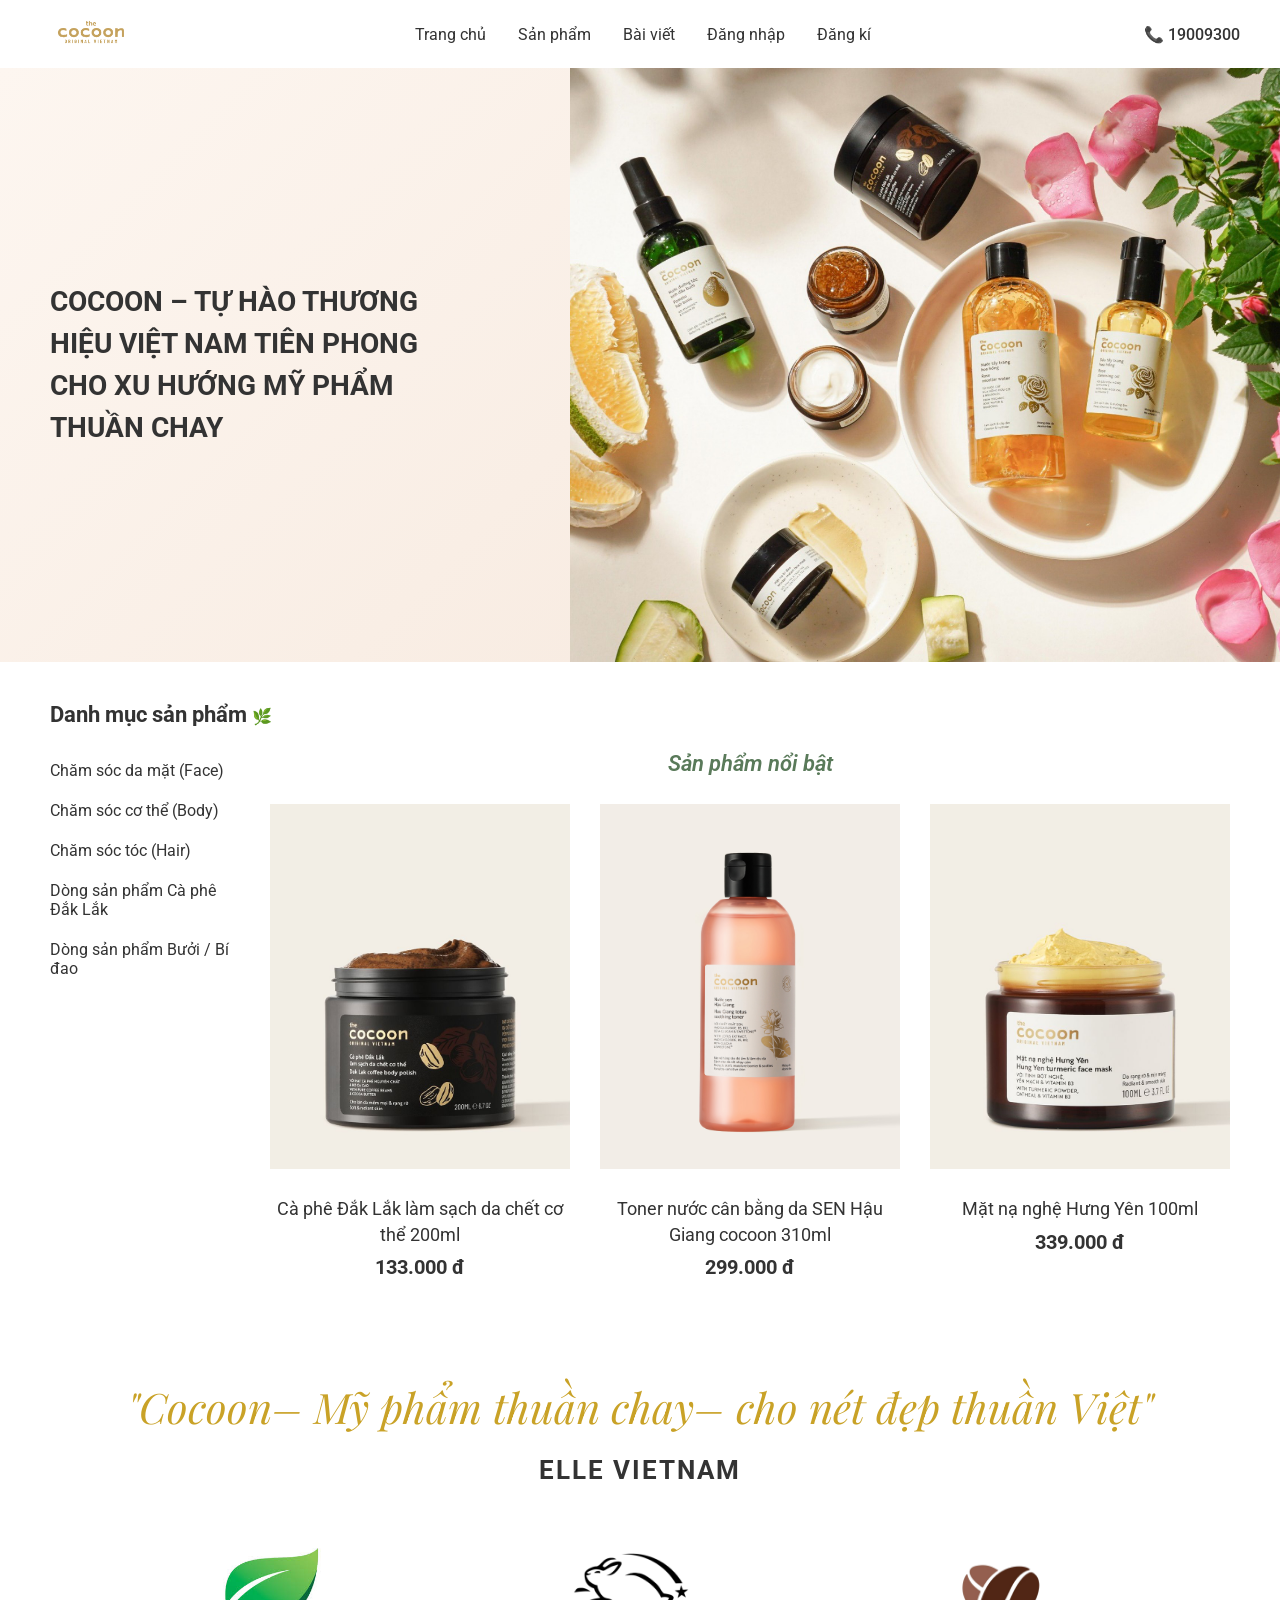
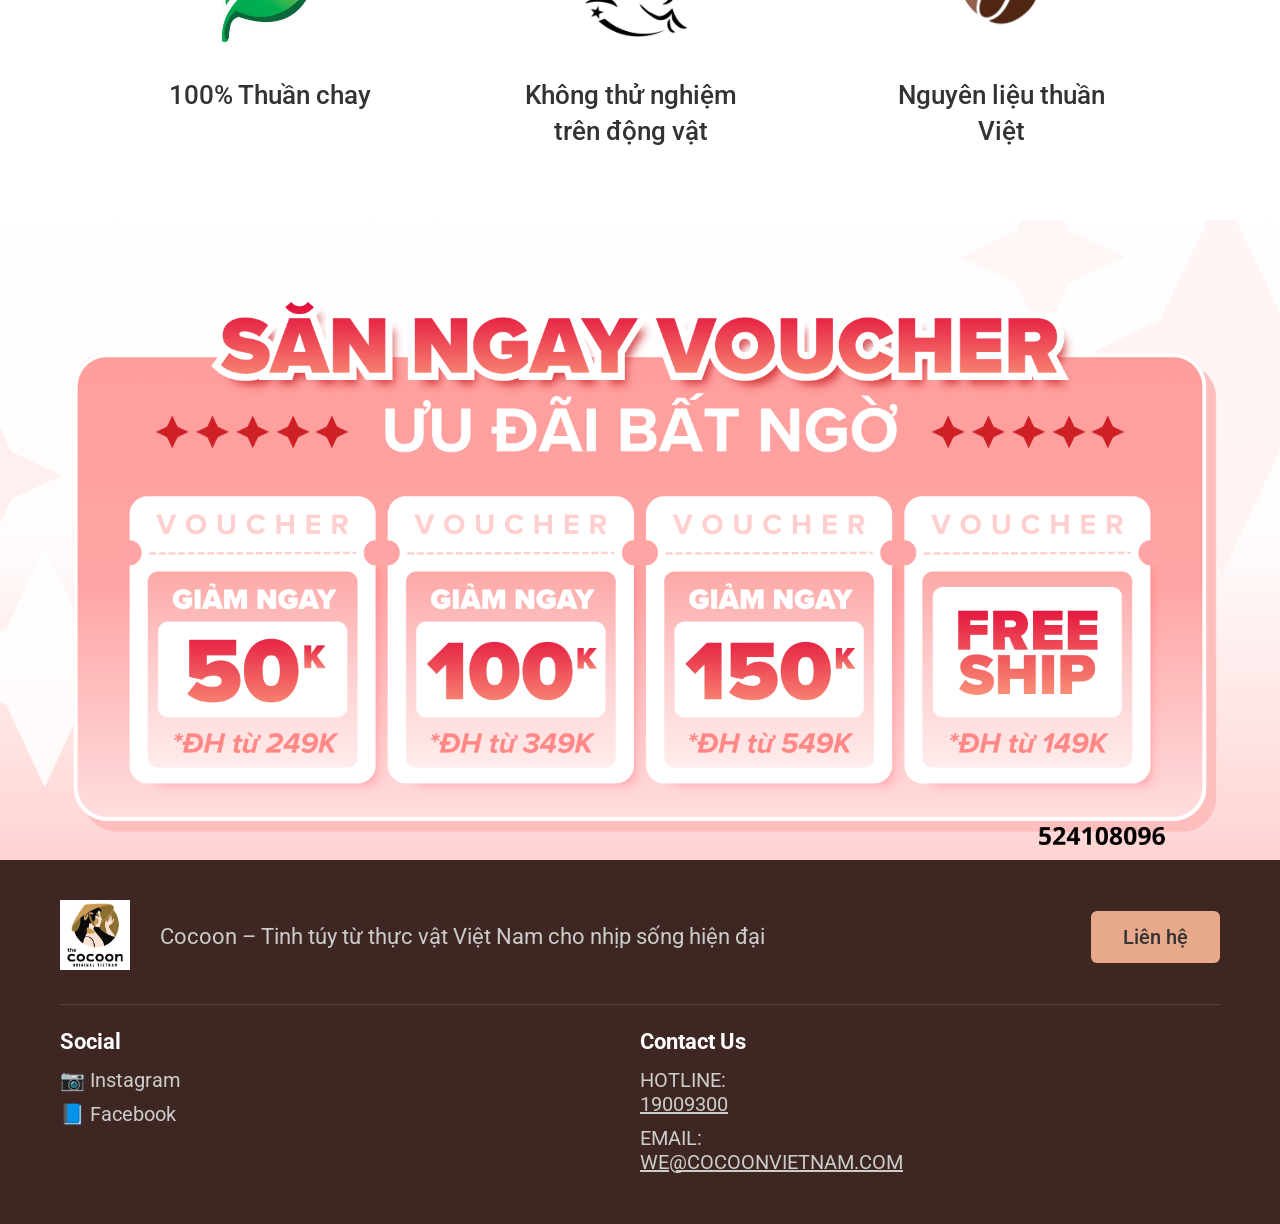
==== source/index.html @ 426c6d16 "push code" ====
<!DOCTYPE html>
<html lang="vi">
<head>
  <meta charset="UTF-8">
  <meta name="viewport" content="width=device-width, initial-scale=1.0">
  <title>The Cocoon - Original Vietnam</title>
  <link rel="stylesheet" href="style.css">
  <link href="https://fonts.googleapis.com/css2?family=Playfair+Display:ital,wght@0,400;0,700;1,400&family=Roboto:wght@400;500;700&display=swap" rel="stylesheet">
</head>
<body>

  <!-- HEADER -->
  <header class="header">
    <div class="logo">
      <img src="../media/coconutlogo1.png" alt="The Cocoon">
    </div>
    <nav class="nav">
      <a href="index.html">Trang chủ</a>
      <a href="product.html">Sản phẩm</a>
      <a href="#">Bài viết</a>
      <a href="login.html">Đăng nhập</a>
      <a href="register.html">Đăng kí</a>
    </nav>
    <div class="hotline">📞 19009300</div>
  </header>

  <!-- HERO BANNER -->
  <section class="hero">
    <div class="hero-text">
      <h1>COCOON – TỰ HÀO THƯƠNG HIỆU VIỆT NAM TIÊN PHONG CHO XU HƯỚNG MỸ PHẨM THUẦN CHAY</h1>
    </div>
    <div class="hero-image">
      <img src="../media/sanphamsumary.png" alt="Cocoon products">
    </div>
  </section>

  <!-- DANH MỤC SẢN PHẨM -->
  <section class="products">
    <h2>Danh mục sản phẩm <span class="leaf">🌿</span></h2>
    <div class="products-content">
      <ul class="category-list">
        <li>Chăm sóc da mặt (Face)</li>
        <li>Chăm sóc cơ thể (Body)</li>
        <li>Chăm sóc tóc (Hair)</li>
        <li>Dòng sản phẩm Cà phê Đắk Lắk</li>
        <li>Dòng sản phẩm Bưởi / Bí đao</li>
      </ul>
      <div class="product-cards">
        <h3 class="product-cards-title">Sản phẩm nổi bật</h3>
        <div class="product-cards-list">
        <div class="product-card">
          <img src="../media/cafedaklak.png" alt="Cà phê Đắk Lắk">
          <p class="product-name">Cà phê Đắk Lắk làm sạch da chết cơ thể 200ml</p>
          <p class="product-price">133.000 đ</p>
        </div>
        <div class="product-card">
          <img src="../media/toner.png" alt="Toner nước cân bằng da">
          <p class="product-name">Toner nước cân bằng da SEN Hậu Giang cocoon 310ml</p>
          <p class="product-price">299.000 đ</p>
        </div>
        <div class="product-card">
          <img src="../media/matna.png" alt="Mặt nạ nghệ Hưng Yên">
          <p class="product-name">Mặt nạ nghệ Hưng Yên 100ml</p>
          <p class="product-price">339.000 đ</p>
        </div>
        </div>
      </div>
    </div>
  </section>

  <!-- SLOGAN -->
  <section class="slogan">
    <p class="quote">"Cocoon– Mỹ phẩm thuần chay– cho nét đẹp thuần Việt"</p>
    <p class="source">ELLE VIETNAM</p>
    <div class="icons">
      <div class="icon-item">
        <img src="../media/coxanh.png" alt="Thuần chay" class="icon-img">
        <p>100% Thuần chay</p>
      </div>
      <div class="icon-item">
        <img src="../media/contho.png" alt="Không thử nghiệm trên động vật" class="icon-img">
        <p>Không thử nghiệm trên động vật</p>
      </div>
      <div class="icon-item">
        <img src="../media/cafe.png" alt="Nguyên liệu thuần Việt" class="icon-img">
        <p>Nguyên liệu thuần Việt</p>
      </div>
    </div>
  </section>

  <!-- VOUCHER -->
  <section class="voucher">
    <img src="../media/voucherdesign.png" alt="Săn ngay voucher - Ưu đãi bất ngờ" class="voucher-img">
  </section>

  <!-- FOOTER -->
  <footer class="footer">
    <div class="footer-top">
      <div class="footer-logo">
        <img src="../media/coconutlogo.png" alt="The Cocoon">
      </div>
      <p class="footer-desc">Cocoon – Tinh túy từ thực vật Việt Nam cho nhịp sống hiện đại</p>
      <a href="#" class="btn-contact">Liên hệ</a>
    </div>
    <div class="footer-bottom">
      <div class="footer-col">
        <p class="social-title">Social</p>
        <a href="#">📷 Instagram</a>
        <a href="#">📘 Facebook</a>
      </div>
      <div class="footer-col">
        <p class="social-title">Contact Us</p>
        <p class="footer-contact">HOTLINE: <a href="tel:19009300">19009300</a></p>
        <p class="footer-contact">EMAIL: <a href="mailto:WE@COCOONVIETNAM.COM">WE@COCOONVIETNAM.COM</a></p>
      </div>
    </div>
  </footer>

</body>
</html>
---- source/style.css ----
* {
  margin: 0;
  padding: 0;
  box-sizing: border-box;
}

body {
  font-family: 'Roboto', 'Segoe UI', Arial, sans-serif;
  color: #333;
  background: #fff;
  font-size: 18px;
}

a {
  text-decoration: none;
  color: inherit;
}

/* HEADER */
.header {
  display: flex;
  align-items: center;
  justify-content: space-between;
  padding: 12px 40px;
  background: #fff;
}

.logo img {
  height: 40px;
}

.nav {
  display: flex;
  gap: 32px;
}

.nav a {
  font-size: 16px;
  color: #333;
}

.nav a:hover {
  color: #b5651d;
}

.hotline {
  font-size: 16px;
  font-weight: 500;
}

/* HERO */
.hero {
  display: flex;
  align-items: center;
  background: linear-gradient(135deg, #fdf6f0 0%, #f5e6da 100%);
  min-height: 400px;
  position: relative;
  overflow: hidden;
}

.hero-text {
  flex: 0 0 40%;
  padding: 40px 50px;
}

.hero-text h1 {
  font-size: 28px;
  font-weight: 700;
  line-height: 1.5;
  color: #333;
}

.hero-image {
  flex: 1;
  display: flex;
  justify-content: flex-end;
  overflow: hidden;
}

.hero-image img {
  width: 750px;
  height: auto;
  object-fit: contain;
  margin-right: -40px;
}

.student-id {
  position: absolute;
  bottom: 12px;
  right: 20px;
  font-size: 16px;
  color: #666;
}

/* PRODUCTS */
.products {
  padding: 40px 50px;
}

.products h2 {
  font-size: 22px;
  font-weight: 700;
  margin-bottom: 24px;
  color: #333;
}

.products h2 .leaf {
  font-size: 16px;
}

.products-content {
  display: flex;
  gap: 40px;
}

.category-list {
  flex: 0 0 180px;
  list-style: none;
}

.category-list li {
  padding: 10px 0;
  font-size: 16px;
  color: #333;
  cursor: pointer;
  border-bottom: 1px solid transparent;
}

.category-list li:hover {
  color: #b5651d;
}

.product-cards {
  flex: 1;
}

.product-cards-title {
  font-size: 22px;
  font-weight: 600;
  font-style: italic;
  margin-bottom: 20px;
  text-align: center;
  color: #5a7a5a;
}

.product-cards-list {
  display: flex;
  gap: 30px;
}

.product-card {
  flex: 1;
  text-align: center;
}

.product-card img {
  width: 100%;
  height: 380px;
  object-fit: contain;
}

.product-name {
  font-size: 18px;
  margin-top: 16px;
  line-height: 1.4;
  color: #333;
}

.product-price {
  font-weight: 700;
  font-size: 20px;
  margin-top: 8px;
  color: #333;
}


/* SLOGAN */
.slogan {
  text-align: center;
  padding: 60px 20px 70px;
  background: #fff;
}

.quote {
  font-family: 'Playfair Display', Georgia, serif;
  font-size: 42px;
  font-style: italic;
  color: #c9a227;
  margin-bottom: 20px;
}

.source {
  font-size: 26px;
  font-weight: 700;
  color: #333;
  letter-spacing: 2px;
  margin-bottom: 50px;
}

.icons {
  display: flex;
  justify-content: center;
  align-items: flex-start;
  gap: 150px;
}

.icon-item {
  text-align: center;
  max-width: 220px;
}

.icon-item p {
  font-size: 26px;
  font-weight: 500;
  margin-top: 18px;
  color: #333;
  line-height: 1.4;
}

.icon-img {
  width: 120px;
  height: 120px;
  object-fit: contain;
}

/* VOUCHER */
.voucher {
  text-align: center;
}

.voucher-img {
  width: 100%;
  display: block;
}

/* FOOTER */
.footer {
  background: #3e2723;
  color: #fff;
  padding: 40px 60px;
}

.footer-top {
  display: flex;
  align-items: center;
  gap: 30px;
  margin-bottom: 30px;
}

.footer-logo img {
  height: 70px;
}

.footer-desc {
  flex: 1;
  font-size: 22px;
  color: #ccc;
}

.btn-contact {
  background: #e8a88a;
  color: #333;
  padding: 14px 32px;
  border-radius: 6px;
  font-size: 20px;
  font-weight: 500;
}

.btn-contact:hover {
  background: #d4967a;
}

.footer-bottom {
  border-top: 1px solid #5d4037;
  padding-top: 24px;
  display: flex;
  justify-content: space-between;
}

.footer-col {
  flex: 1;
}

.footer-contact {
  font-size: 20px;
  color: #ccc;
  margin-bottom: 10px;
}

.footer-contact a {
  color: #ccc;
  text-decoration: underline;
}

.footer-contact a:hover {
  color: #fff;
}

.social-title {
  font-weight: 700;
  margin-bottom: 14px;
  font-size: 22px;
}

.footer-bottom a {
  display: block;
  font-size: 20px;
  color: #ccc;
  margin-bottom: 10px;
}

.footer-bottom a:hover {
  color: #fff;
}

/* RESPONSIVE */
@media (max-width: 992px) {
  .hero {
    flex-direction: column;
    text-align: center;
  }
  
  .hero-text {
    flex: none;
    padding: 30px 20px;
  }
  
  .hero-image img {
    width: 100%;
    max-width: 450px;
  }
  
  .products-content {
    flex-direction: column;
  }
  
  .category-list {
    flex: none;
    display: flex;
    flex-wrap: wrap;
    gap: 10px;
  }
  
  .category-list li {
    background: #f5f5f5;
    padding: 8px 16px;
    border-radius: 20px;
  }
  
  .product-cards {
    justify-content: center;
  }
}

@media (max-width: 768px) {
  .header {
    flex-wrap: wrap;
    gap: 12px;
    padding: 12px 20px;
  }
  
  .nav {
    order: 3;
    width: 100%;
    justify-content: center;
    gap: 16px;
  }
  
  .products {
    padding: 30px 20px;
  }
  
  .icons {
    gap: 50px;
  }
  
  .voucher h2 {
    font-size: 32px;
  }
  
  .footer-top {
    flex-direction: column;
    text-align: center;
  }
}

@media (max-width: 480px) {
  .hero-text h1 {
    font-size: 18px;
  }
  
  .product-cards {
    flex-direction: column;
    align-items: center;
  }
  
  .voucher-cards {
    gap: 12px;
  }
  
  .voucher-card {
    width: calc(50% - 6px);
  }
  
  .icons {
    gap: 30px;
  }
  
  .icon-img {
    width: 45px;
    height: 45px;
  }
}
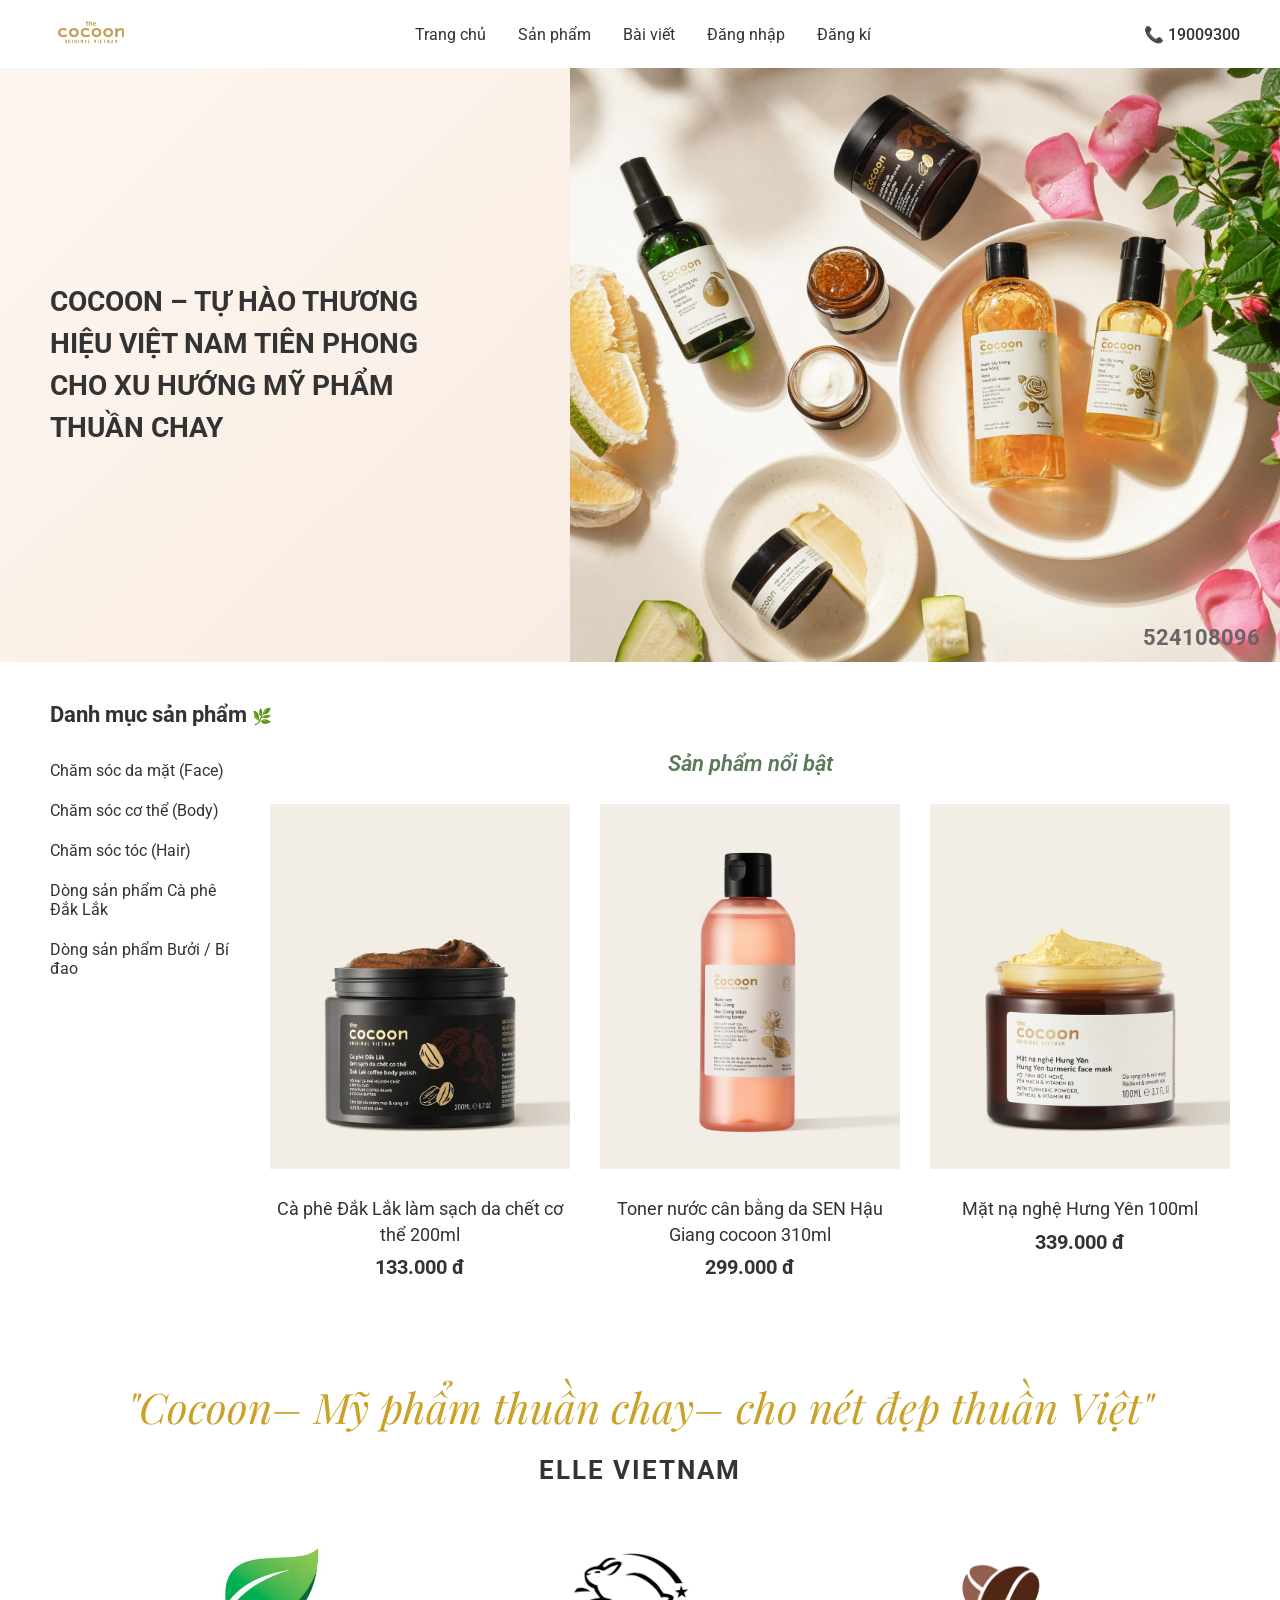
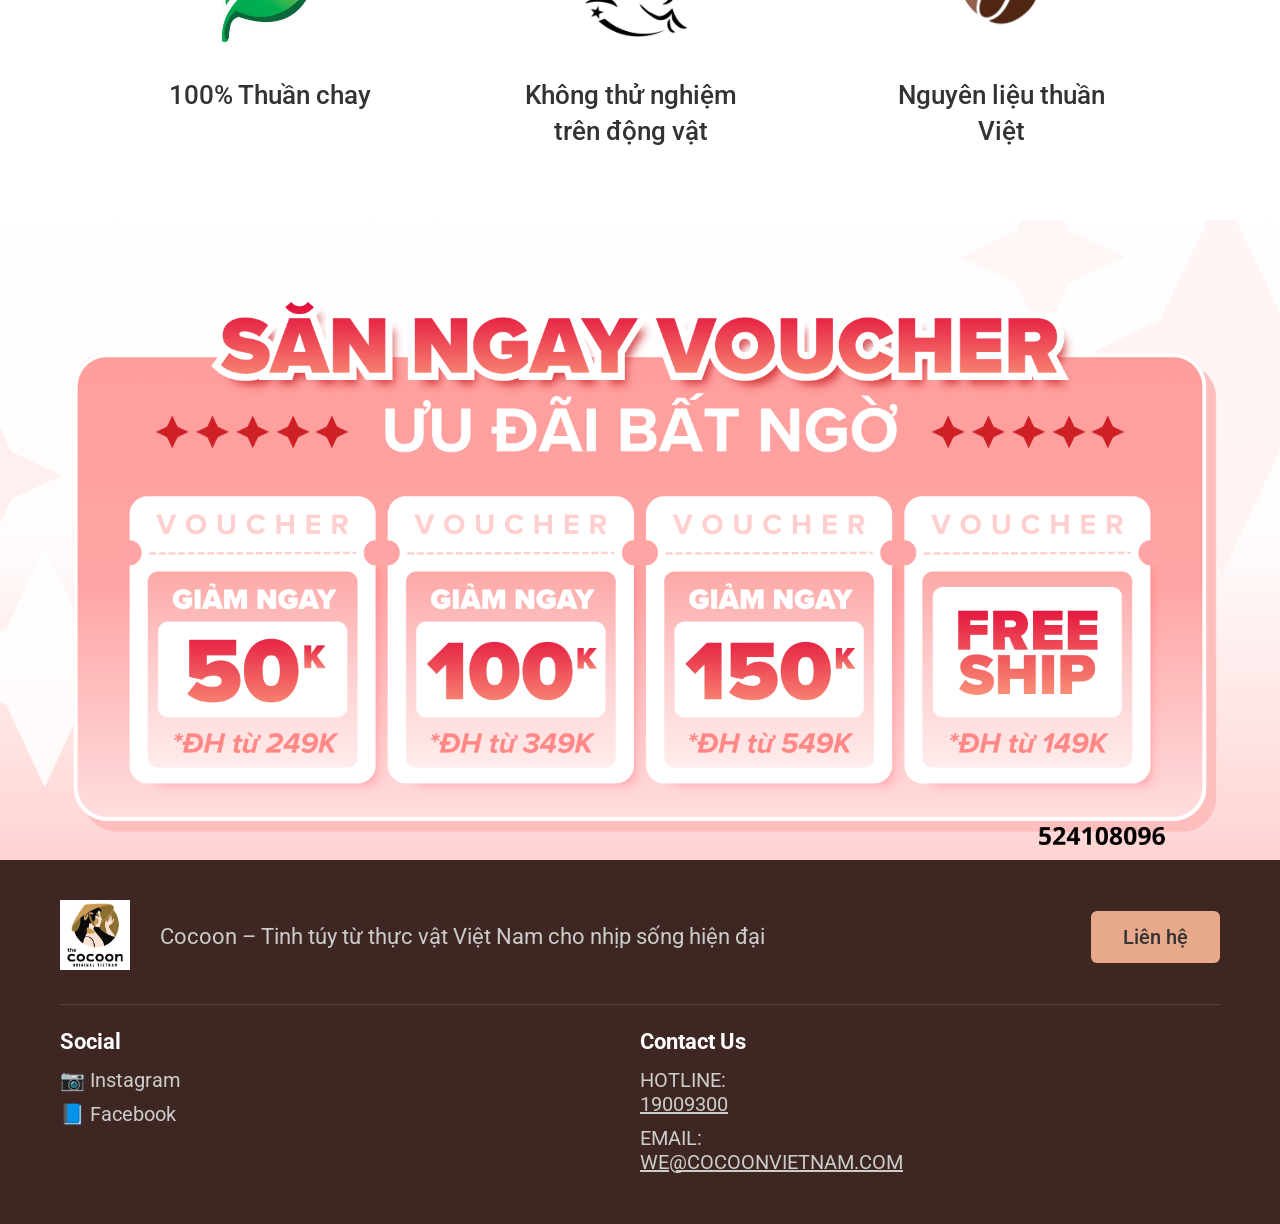
==== commit 994963b7: "thêm mã sinh viên cho Hoài" ====
--- a/source/index.html
+++ b/source/index.html
@@ -2,42 +2,51 @@
 <html lang="vi">
 <head>
   <meta charset="UTF-8">
+  <!-- Thiết lập responsive cho mobile -->
   <meta name="viewport" content="width=device-width, initial-scale=1.0">
   <title>The Cocoon - Original Vietnam</title>
+  <!-- CSS dùng chung cho tất cả các trang (header, footer, reset) -->
   <link rel="stylesheet" href="style.css">
+  <!-- Font chữ: Playfair Display (tiêu đề) và Roboto (nội dung) -->
   <link href="https://fonts.googleapis.com/css2?family=Playfair+Display:ital,wght@0,400;0,700;1,400&family=Roboto:wght@400;500;700&display=swap" rel="stylesheet">
 </head>
 <body>
 
-  <!-- HEADER -->
+  <!-- ========== HEADER: Logo + Menu điều hướng + Hotline ========== -->
   <header class="header">
     <div class="logo">
       <img src="../media/coconutlogo1.png" alt="The Cocoon">
     </div>
+    <!-- Thanh điều hướng chính, liên kết tới các trang -->
     <nav class="nav">
       <a href="index.html">Trang chủ</a>
       <a href="product.html">Sản phẩm</a>
-      <a href="#">Bài viết</a>
+      <a href="blog.html">Bài viết</a>
       <a href="login.html">Đăng nhập</a>
       <a href="register.html">Đăng kí</a>
     </nav>
     <div class="hotline">📞 19009300</div>
   </header>
 
-  <!-- HERO BANNER -->
+  <!-- ========== HERO BANNER: Slogan + Ảnh sản phẩm tổng hợp ========== -->
   <section class="hero">
+    <!-- Phần text slogan bên trái -->
     <div class="hero-text">
       <h1>COCOON – TỰ HÀO THƯƠNG HIỆU VIỆT NAM TIÊN PHONG CHO XU HƯỚNG MỸ PHẨM THUẦN CHAY</h1>
     </div>
+    <!-- Ảnh sản phẩm bên phải, tràn ra mép -->
     <div class="hero-image">
       <img src="../media/sanphamsumary.png" alt="Cocoon products">
     </div>
+    <!-- Mã số sinh viên góc phải dưới -->
+    <span class="student-id">524108096</span>
   </section>
 
-  <!-- DANH MỤC SẢN PHẨM -->
+  <!-- ========== DANH MỤC SẢN PHẨM: Menu danh mục + 3 sản phẩm nổi bật ========== -->
   <section class="products">
     <h2>Danh mục sản phẩm <span class="leaf">🌿</span></h2>
     <div class="products-content">
+      <!-- Danh mục bên trái -->
       <ul class="category-list">
         <li>Chăm sóc da mặt (Face)</li>
         <li>Chăm sóc cơ thể (Body)</li>
@@ -45,33 +54,38 @@
         <li>Dòng sản phẩm Cà phê Đắk Lắk</li>
         <li>Dòng sản phẩm Bưởi / Bí đao</li>
       </ul>
+      <!-- 3 sản phẩm nổi bật bên phải -->
       <div class="product-cards">
         <h3 class="product-cards-title">Sản phẩm nổi bật</h3>
         <div class="product-cards-list">
-        <div class="product-card">
-          <img src="../media/cafedaklak.png" alt="Cà phê Đắk Lắk">
-          <p class="product-name">Cà phê Đắk Lắk làm sạch da chết cơ thể 200ml</p>
-          <p class="product-price">133.000 đ</p>
-        </div>
-        <div class="product-card">
-          <img src="../media/toner.png" alt="Toner nước cân bằng da">
-          <p class="product-name">Toner nước cân bằng da SEN Hậu Giang cocoon 310ml</p>
-          <p class="product-price">299.000 đ</p>
-        </div>
-        <div class="product-card">
-          <img src="../media/matna.png" alt="Mặt nạ nghệ Hưng Yên">
-          <p class="product-name">Mặt nạ nghệ Hưng Yên 100ml</p>
-          <p class="product-price">339.000 đ</p>
-        </div>
+          <!-- Sản phẩm 1 -->
+          <div class="product-card">
+            <img src="../media/cafedaklak.png" alt="Cà phê Đắk Lắk">
+            <p class="product-name">Cà phê Đắk Lắk làm sạch da chết cơ thể 200ml</p>
+            <p class="product-price">133.000 đ</p>
+          </div>
+          <!-- Sản phẩm 2 -->
+          <div class="product-card">
+            <img src="../media/toner.png" alt="Toner nước cân bằng da">
+            <p class="product-name">Toner nước cân bằng da SEN Hậu Giang cocoon 310ml</p>
+            <p class="product-price">299.000 đ</p>
+          </div>
+          <!-- Sản phẩm 3 -->
+          <div class="product-card">
+            <img src="../media/matna.png" alt="Mặt nạ nghệ Hưng Yên">
+            <p class="product-name">Mặt nạ nghệ Hưng Yên 100ml</p>
+            <p class="product-price">339.000 đ</p>
+          </div>
         </div>
       </div>
     </div>
   </section>
 
-  <!-- SLOGAN -->
+  <!-- ========== SLOGAN: Câu trích dẫn + 3 icon giá trị cốt lõi ========== -->
   <section class="slogan">
     <p class="quote">"Cocoon– Mỹ phẩm thuần chay– cho nét đẹp thuần Việt"</p>
     <p class="source">ELLE VIETNAM</p>
+    <!-- 3 icon: Thuần chay, Không thử nghiệm động vật, Nguyên liệu Việt -->
     <div class="icons">
       <div class="icon-item">
         <img src="../media/coxanh.png" alt="Thuần chay" class="icon-img">
@@ -88,13 +102,14 @@
     </div>
   </section>
 
-  <!-- VOUCHER -->
+  <!-- ========== VOUCHER: Ảnh banner khuyến mãi ========== -->
   <section class="voucher">
     <img src="../media/voucherdesign.png" alt="Săn ngay voucher - Ưu đãi bất ngờ" class="voucher-img">
   </section>
 
-  <!-- FOOTER -->
+  <!-- ========== FOOTER: Logo + Mô tả + Liên hệ + Mạng xã hội ========== -->
   <footer class="footer">
+    <!-- Phần trên: logo, mô tả, nút liên hệ -->
     <div class="footer-top">
       <div class="footer-logo">
         <img src="../media/coconutlogo.png" alt="The Cocoon">
@@ -102,6 +117,7 @@
       <p class="footer-desc">Cocoon – Tinh túy từ thực vật Việt Nam cho nhịp sống hiện đại</p>
       <a href="#" class="btn-contact">Liên hệ</a>
     </div>
+    <!-- Phần dưới: 2 cột - Social + Contact Us -->
     <div class="footer-bottom">
       <div class="footer-col">
         <p class="social-title">Social</p>
--- a/source/style.css
+++ b/source/style.css
@@ -1,9 +1,11 @@
+/* ===== RESET: Xóa margin/padding mặc định của trình duyệt ===== */
 * {
   margin: 0;
   padding: 0;
   box-sizing: border-box;
 }
 
+/* ===== BODY: Font chữ và màu nền chung cho toàn trang ===== */
 body {
   font-family: 'Roboto', 'Segoe UI', Arial, sans-serif;
   color: #333;
@@ -11,27 +13,30 @@
   font-size: 18px;
 }
 
+/* Bỏ gạch chân cho tất cả link */
 a {
   text-decoration: none;
   color: inherit;
 }
 
-/* HEADER */
+/* ===== HEADER: Thanh điều hướng trên cùng ===== */
 .header {
-  display: flex;
+  display: flex;              /* Dàn ngang: logo | nav | hotline */
   align-items: center;
   justify-content: space-between;
   padding: 12px 40px;
   background: #fff;
 }
 
+/* Logo nhỏ trên header */
 .logo img {
   height: 40px;
 }
 
+/* Menu điều hướng */
 .nav {
   display: flex;
-  gap: 32px;
+  gap: 32px;                  /* Khoảng cách giữa các link */
 }
 
 .nav a {
@@ -39,25 +44,28 @@
   color: #333;
 }
 
+/* Đổi màu khi hover vào link */
 .nav a:hover {
   color: #b5651d;
 }
 
+/* Số hotline bên phải */
 .hotline {
   font-size: 16px;
   font-weight: 500;
 }
 
-/* HERO */
+/* ===== HERO: Banner chính trang chủ ===== */
 .hero {
-  display: flex;
+  display: flex;              /* Dàn ngang: text trái | ảnh phải */
   align-items: center;
-  background: linear-gradient(135deg, #fdf6f0 0%, #f5e6da 100%);
+  background: linear-gradient(135deg, #fdf6f0 0%, #f5e6da 100%); /* Nền gradient ấm */
   min-height: 400px;
-  position: relative;
-  overflow: hidden;
-}
-
+  position: relative;         /* Để định vị student-id */
+  overflow: hidden;           /* Cắt phần ảnh tràn ra ngoài */
+}
+
+/* Phần text slogan bên trái, chiếm 40% */
 .hero-text {
   flex: 0 0 40%;
   padding: 40px 50px;
@@ -70,6 +78,7 @@
   color: #333;
 }
 
+/* Phần ảnh bên phải, đẩy sát mép phải */
 .hero-image {
   flex: 1;
   display: flex;
@@ -77,26 +86,30 @@
   overflow: hidden;
 }
 
+/* Ảnh sản phẩm lớn, tràn ra mép phải */
 .hero-image img {
   width: 750px;
   height: auto;
   object-fit: contain;
-  margin-right: -40px;
-}
-
+  margin-right: -40px;        /* Đẩy ảnh ra ngoài mép */
+}
+
+/* Mã số sinh viên góc phải dưới banner */
 .student-id {
   position: absolute;
   bottom: 12px;
   right: 20px;
-  font-size: 16px;
+  font-size: 22px;
+  font-weight: 700;
   color: #666;
 }
 
-/* PRODUCTS */
+/* ===== PRODUCTS: Danh mục + Sản phẩm nổi bật ===== */
 .products {
   padding: 40px 50px;
 }
 
+/* Tiêu đề "Danh mục sản phẩm" */
 .products h2 {
   font-size: 22px;
   font-weight: 700;
@@ -108,11 +121,13 @@
   font-size: 16px;
 }
 
+/* Layout 2 cột: danh mục trái + sản phẩm phải */
 .products-content {
   display: flex;
   gap: 40px;
 }
 
+/* Danh mục bên trái, chiều rộng cố định */
 .category-list {
   flex: 0 0 180px;
   list-style: none;
@@ -130,10 +145,12 @@
   color: #b5651d;
 }
 
+/* Phần sản phẩm nổi bật bên phải */
 .product-cards {
   flex: 1;
 }
 
+/* Tiêu đề "Sản phẩm nổi bật" */
 .product-cards-title {
   font-size: 22px;
   font-weight: 600;
@@ -143,22 +160,26 @@
   color: #5a7a5a;
 }
 
+/* 3 card sản phẩm dàn ngang */
 .product-cards-list {
   display: flex;
   gap: 30px;
 }
 
+/* Mỗi card sản phẩm chiếm đều nhau */
 .product-card {
   flex: 1;
   text-align: center;
 }
 
+/* Ảnh sản phẩm */
 .product-card img {
   width: 100%;
   height: 380px;
-  object-fit: contain;
-}
-
+  object-fit: contain;        /* Hiển thị trọn ảnh, không bị cắt */
+}
+
+/* Tên sản phẩm */
 .product-name {
   font-size: 18px;
   margin-top: 16px;
@@ -166,6 +187,7 @@
   color: #333;
 }
 
+/* Giá sản phẩm (in đậm) */
 .product-price {
   font-weight: 700;
   font-size: 20px;
@@ -173,22 +195,23 @@
   color: #333;
 }
 
-
-/* SLOGAN */
+/* ===== SLOGAN: Câu trích dẫn + Icon giá trị ===== */
 .slogan {
   text-align: center;
   padding: 60px 20px 70px;
   background: #fff;
 }
 
+/* Câu trích dẫn italic, font Playfair Display */
 .quote {
   font-family: 'Playfair Display', Georgia, serif;
   font-size: 42px;
   font-style: italic;
-  color: #c9a227;
+  color: #c9a227;            /* Màu vàng gold */
   margin-bottom: 20px;
 }
 
+/* Nguồn trích dẫn */
 .source {
   font-size: 26px;
   font-weight: 700;
@@ -197,6 +220,7 @@
   margin-bottom: 50px;
 }
 
+/* 3 icon giá trị dàn ngang */
 .icons {
   display: flex;
   justify-content: center;
@@ -204,6 +228,7 @@
   gap: 150px;
 }
 
+/* Mỗi icon + text mô tả */
 .icon-item {
   text-align: center;
   max-width: 220px;
@@ -217,13 +242,14 @@
   line-height: 1.4;
 }
 
+/* Ảnh icon */
 .icon-img {
   width: 120px;
   height: 120px;
   object-fit: contain;
 }
 
-/* VOUCHER */
+/* ===== VOUCHER: Ảnh banner khuyến mãi full width ===== */
 .voucher {
   text-align: center;
 }
@@ -233,13 +259,23 @@
   display: block;
 }
 
-/* FOOTER */
+/* Mã số sinh viên dưới voucher */
+.student-id-bottom {
+  text-align: right;
+  padding: 8px 20px;
+  font-size: 16px;
+  font-weight: 700;
+  color: #333;
+}
+
+/* ===== FOOTER: Phần cuối trang ===== */
 .footer {
-  background: #3e2723;
+  background: #3e2723;       /* Nền nâu đậm */
   color: #fff;
   padding: 40px 60px;
 }
 
+/* Phần trên footer: logo + mô tả + nút liên hệ */
 .footer-top {
   display: flex;
   align-items: center;
@@ -247,18 +283,21 @@
   margin-bottom: 30px;
 }
 
+/* Logo lớn ở footer */
 .footer-logo img {
   height: 70px;
 }
 
+/* Mô tả thương hiệu */
 .footer-desc {
   flex: 1;
   font-size: 22px;
   color: #ccc;
 }
 
+/* Nút "Liên hệ" */
 .btn-contact {
-  background: #e8a88a;
+  background: #e8a88a;       /* Màu cam nhạt */
   color: #333;
   padding: 14px 32px;
   border-radius: 6px;
@@ -270,6 +309,7 @@
   background: #d4967a;
 }
 
+/* Phần dưới footer: 2 cột Social + Contact */
 .footer-bottom {
   border-top: 1px solid #5d4037;
   padding-top: 24px;
@@ -281,6 +321,7 @@
   flex: 1;
 }
 
+/* Thông tin liên hệ */
 .footer-contact {
   font-size: 20px;
   color: #ccc;
@@ -296,12 +337,14 @@
   color: #fff;
 }
 
+/* Tiêu đề cột (Social, Contact Us) */
 .social-title {
   font-weight: 700;
   margin-bottom: 14px;
   font-size: 22px;
 }
 
+/* Link mạng xã hội */
 .footer-bottom a {
   display: block;
   font-size: 20px;
@@ -313,10 +356,12 @@
   color: #fff;
 }
 
-/* RESPONSIVE */
+/* ===== RESPONSIVE: Tương thích màn hình nhỏ ===== */
+
+/* Tablet: <= 992px */
 @media (max-width: 992px) {
   .hero {
-    flex-direction: column;
+    flex-direction: column;   /* Chuyển hero thành dọc */
     text-align: center;
   }
   
@@ -331,7 +376,7 @@
   }
   
   .products-content {
-    flex-direction: column;
+    flex-direction: column;   /* Danh mục + sản phẩm xếp dọc */
   }
   
   .category-list {
@@ -352,6 +397,7 @@
   }
 }
 
+/* Mobile: <= 768px */
 @media (max-width: 768px) {
   .header {
     flex-wrap: wrap;
@@ -374,16 +420,13 @@
     gap: 50px;
   }
   
-  .voucher h2 {
-    font-size: 32px;
-  }
-  
   .footer-top {
     flex-direction: column;
     text-align: center;
   }
 }
 
+/* Mobile nhỏ: <= 480px */
 @media (max-width: 480px) {
   .hero-text h1 {
     font-size: 18px;
@@ -394,14 +437,6 @@
     align-items: center;
   }
   
-  .voucher-cards {
-    gap: 12px;
-  }
-  
-  .voucher-card {
-    width: calc(50% - 6px);
-  }
-  
   .icons {
     gap: 30px;
   }
